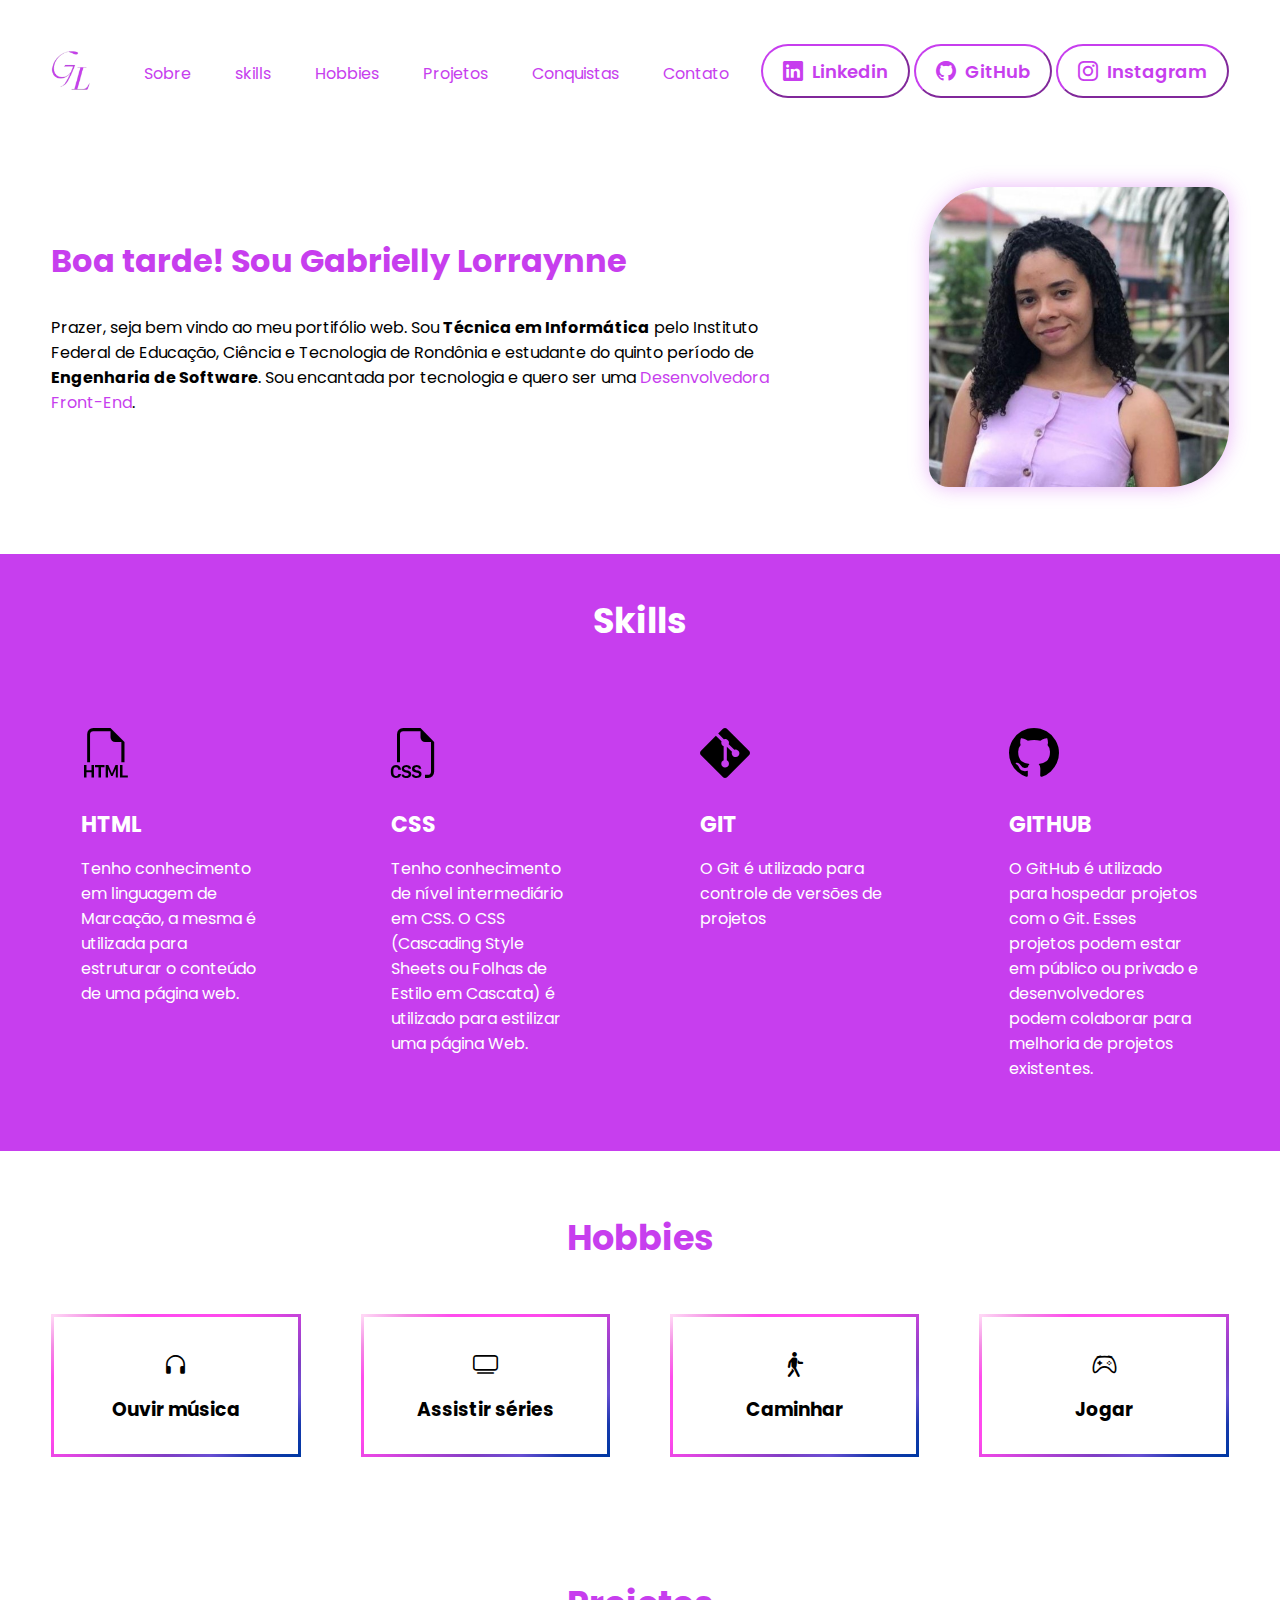
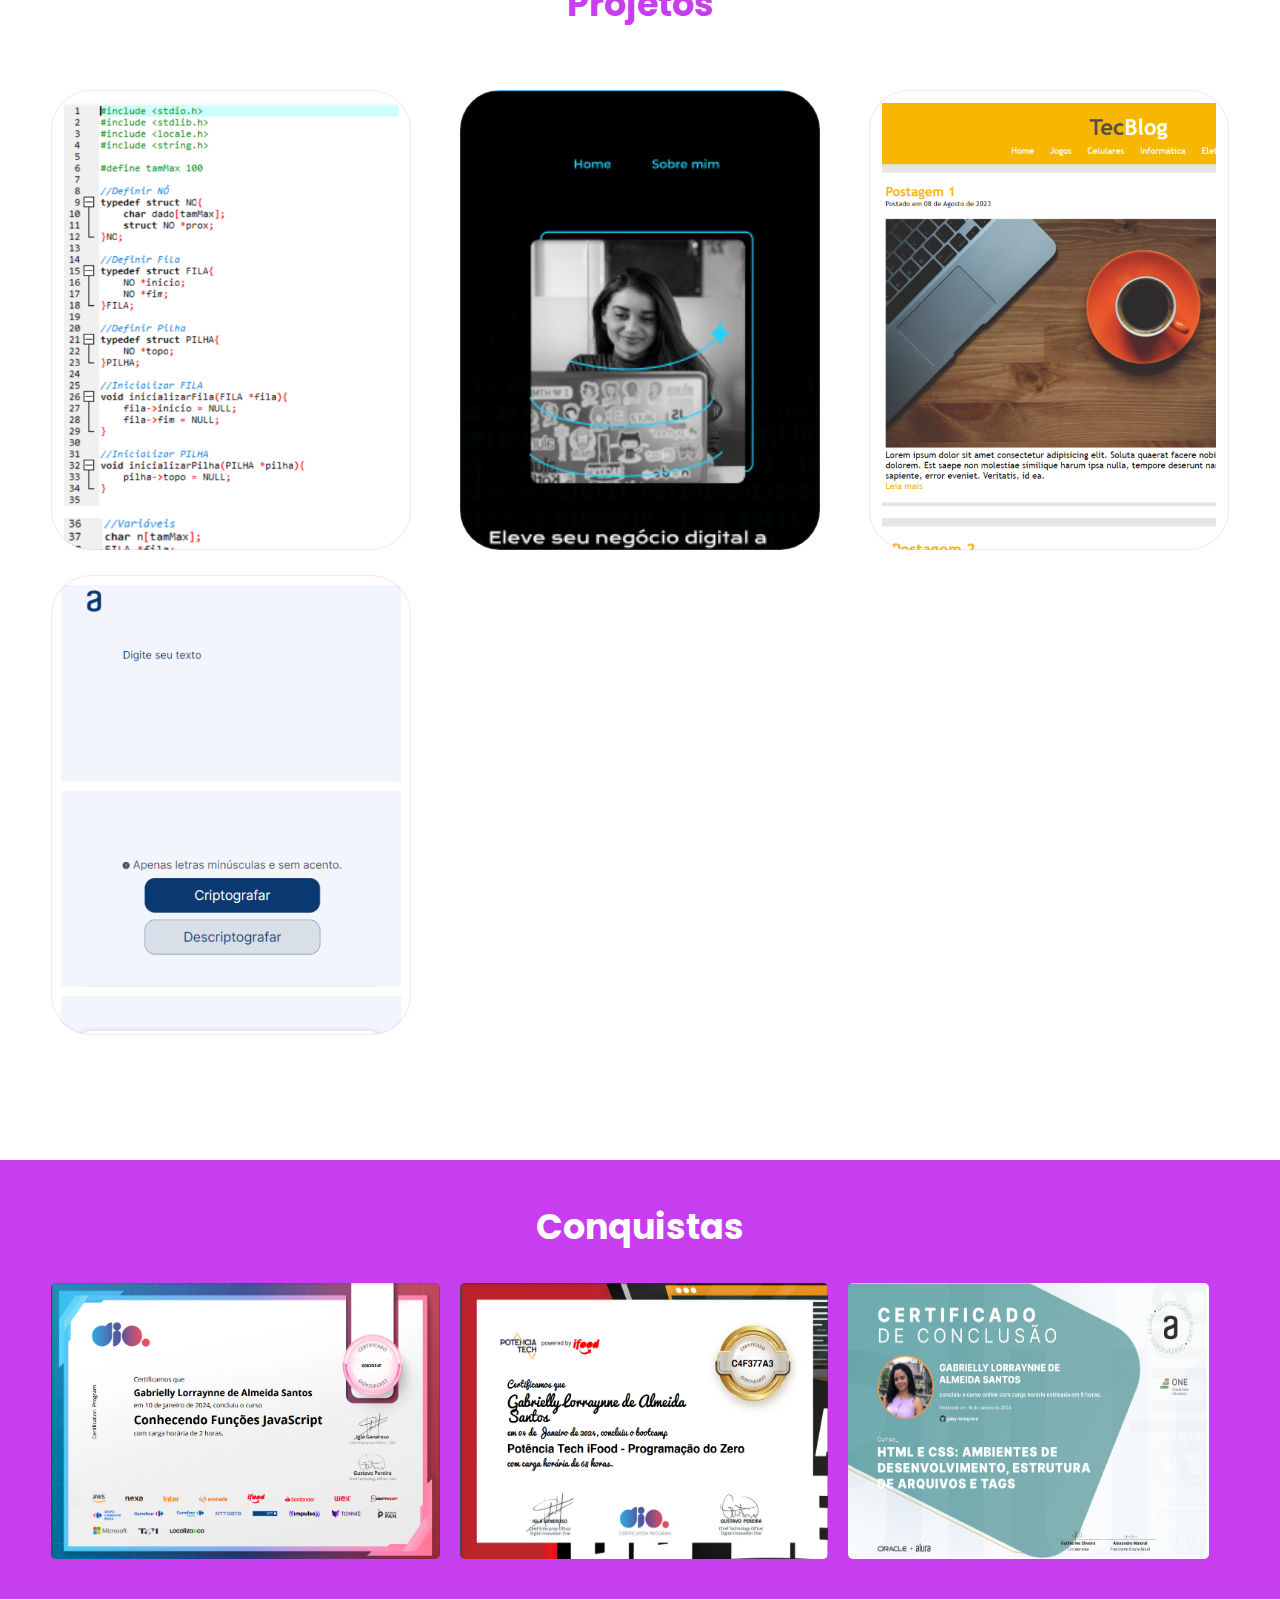
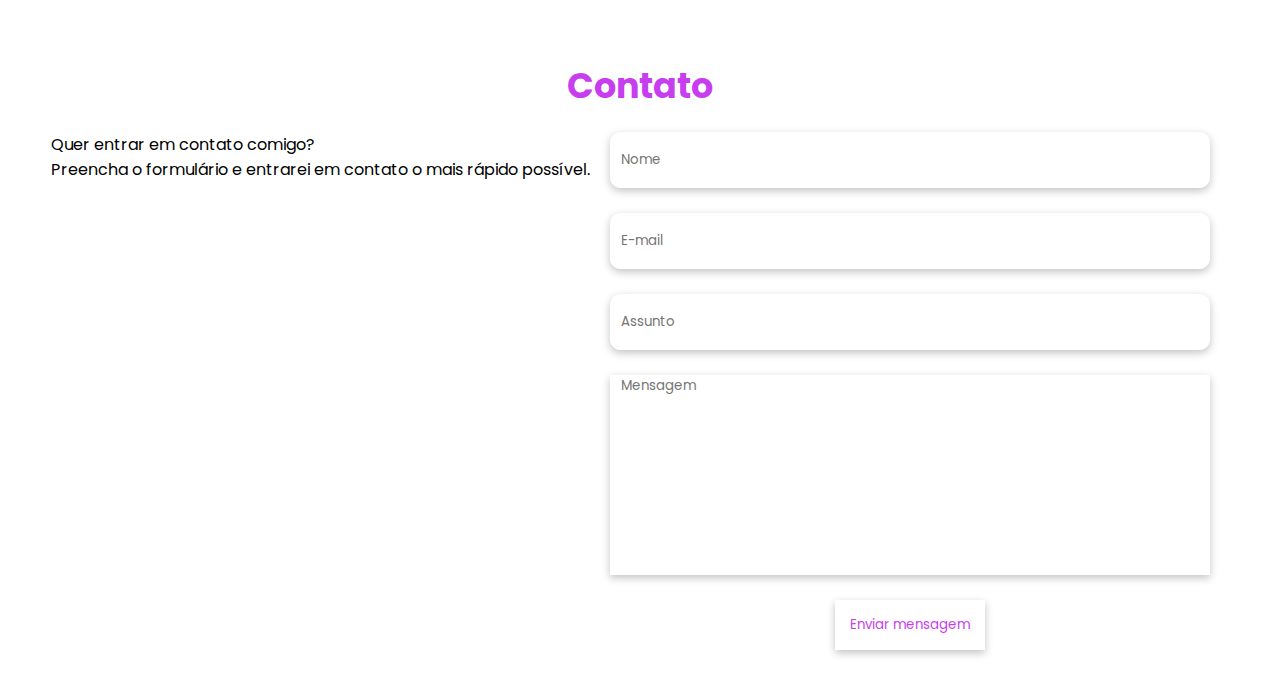
==== index.html @ 94fd8fd3 "Modificação do responsivo Mobile" ====
<!DOCTYPE html>
<html lang="pt-br">
    <head>
        <meta charset="UTF-8">
        <meta name="viewport" content="width=device-width, initial-scale=1.0">
        <title>Portifólio - Gabrielly Lorraynne</title>

        <!-- Links CSS -->
        <link rel="stylesheet" href="assets/style.css">
        <link rel="stylesheet" href="assets/vars.css">
        <link rel="stylesheet" href="assets/medias-queries.css">
        
        <link rel="stylesheet" href="thanks.html">

        <!-- Links JavaScript -->
        <script src="script.js" defer></script>
        <!-- Defer: para carregar somente quando o JS estiver carregado -->

        <!-- Link Bootstrap Icons -->
        <link rel="stylesheet" href="https://cdn.jsdelivr.net/npm/bootstrap-icons@1.11.3/font/bootstrap-icons.min.css">

        <!-- Google Fonts -->
        <link rel="preconnect" href="https://fonts.googleapis.com">
        <link rel="preconnect" href="https://fonts.gstatic.com" crossorigin>
        <link href="https://fonts.googleapis.com/css2?family=Lato:wght@400;700&family=Poppins:ital,wght@0,100;0,200;0,300;0,400;0,600;1,100;1,200;1,400;1,500&family=Roboto:wght@100;300;500;700&family=Young+Serif&display=swap" rel="stylesheet">
    </head>
    <body>
        <header>
            <div class="interface">
                <div id="logo" class="hidden">
                    <a href="#">
                        <img src="assets/imagens/logoGaby.png" alt="Logo">
                    </a>
                </div>

                <nav class="menu-desktop hidden">
                    <ul>
                        <li><a href="#">Sobre</a></li>
                        <li><a href="#skills">skills</a></li>
                        <li><a href="#hobbies">Hobbies</a></li>
                        <li><a href="#projetos">Projetos</a></li>
                        <li><a href="#conquistas">Conquistas</a></li>
                        <li><a href="#contato">Contato</a></li>
                    </ul>
                </nav>

                <div class="btn-contatos hidden">
                    <a href="https://www.linkedin.com/in/gabrielly-lorraynne-de-almeida/" target="_blank"><button><i class="bi bi-linkedin"></i> Linkedin</button></a>
                    <a href="https://github.com/gaby-lorraynne" target="_blank"><button><i class="bi bi-github"></i> GitHub</button></a>
                    <a href="https://www.instagram.com/gabriellyalmeidaqueiroz/" target="_blank"><button><i class="bi bi-instagram"></i> Instagram</button></a>
                </div>

                <div class="btn-open" id="btn-menu">
                    <i class="bi bi-list"></i>
                </div>

                <div class="menu-mobile" id="menu-mobile">
                    <div class="btn-close">
                        <i class="bi bi-x-lg"></i>
                    </div>

                    <nav>
                        <ul>
                            <li><a href="#">Sobre</a></li>
                            <li><a href="#skills">Skills</a></li>
                            <li><a href="#hobbies">Hobbies</a></li>
                            <li><a href="#projetos">Projetos</a></li>
                            <li><a href="#conquistas">Conquistas</a></li>
                            <li><a href="#contato">Contato</a></li>
                            <li><a href="https://www.linkedin.com/in/gabrielly-lorraynne-de-almeida/" target="_blank">Linkedin</a></li>
                            <li><a href="https://github.com/gaby-lorraynne" target="_blank">GitHub</a></li>
                        </ul>
                    </nav>
                </div>
                <div class="overlay-menu" id="overlay-menu"></div>
            </div>
        </header>

        <main>
            <section class="topo-site hidden">
                <div class="interface">
                    <div class="flex"> <!--Geral -->
                        <div class="txt-topo-site">
                            <h1 id="greeting"></h1>
                            <p>Prazer, seja bem vindo ao meu portifólio web. Sou <strong>Técnica em Informática</strong> pelo Instituto Federal de Educação, Ciência e Tecnologia de Rondônia e estudante do quinto período de <strong>Engenharia de Software</strong>. Sou encantada por tecnologia e quero ser uma <span style="color: #C73EEE;">Desenvolvedora Front-End</span>.</p>

                            <!-- <div class="btn-contatos">
                                <a href="mailto:gabyalmeidacom@hotmail.com" target="_blank"><button>Contato</button></a>
                            </div> -->
                        </div>

                        <div class="img-topo-site">
                            <img src="assets/imagens/perfil.jpeg" alt="Perfil">
                        </div>
                    </div>
                </div>
            </section>

            <section class="skills hidden" id="skills">
                <div class="interface">
                    <h2 class="title">Skills</h2>
                    <div class="flex"> 
                        <div class="box">
                            <i class="bi bi-filetype-html"></i>
                            <h3>HTML</h3>
                            <p>Tenho conhecimento em linguagem de Marcação, a mesma é utilizada para estruturar o conteúdo de uma página web.</p>
                        </div>
                        <div class="box">
                            <i class="bi bi-filetype-css"></i>
                            <h3>CSS</h3>
                            <p>Tenho conhecimento de nível intermediário em CSS. O CSS (Cascading Style Sheets ou Folhas de Estilo em Cascata) é utilizado para estilizar uma página Web.</p>
                        </div>
                        <div class="box">
                            <i class="bi bi-git"></i>
                            <h3>GIT</h3>
                            <p>O Git é utilizado para controle de versões de projetos</p>
                        </div>
                        <div class="box">
                            <i class="bi bi-github"></i>
                            <h3>GITHUB</h3>
                            <p>O GitHub é utilizado para hospedar projetos com o Git. Esses projetos podem estar em público ou privado e desenvolvedores podem colaborar para melhoria de projetos existentes.</p>
                        </div>
                    </div>
                </div>
            </section>

            <section class="hobbies hidden" id="hobbies">
                <div class="interface">
                    <h2 class="title">Hobbies</h2>
                    <div class="flex"> 
                        <div class="box hidden">
                            <i class="bi bi-headphones"></i>
                            <h3>Ouvir música</h3>
                        </div>
                        <div class="box hidden">
                            <i class="bi bi-tv"></i>
                            <h3>Assistir séries</h3>
                        </div>
                        <div class="box hidden">
                            <i class="bi bi-person-walking"></i>
                            <h3>Caminhar</h3>
                        </div>
                        <div class="box hidden">
                            <i class="bi bi-controller"></i>
                            <h3>Jogar</h3>
                        </div>
                    </div>
                </div>
            </section>

            <section class="projetos hidden" id="projetos">
                <div class="interface">
                    <h2 class="title">Projetos</h2>
                    <div class="flex">
                        <div class="img-projetos" style="background-image: url(./assets/imagens/img1.png);">
                            <div class="overlay">Projeto 1</div>
                        </div>
                        <div class="img-projetos" style="background-image: url(./assets/imagens/portifolio-alura.png);">
                            <div class="overlay">Projeto 2</div>
                        </div>
                        <div class="img-projetos" style="background-image: url(./assets/imagens/img2.png);">
                            <div class="overlay">Projeto 3</div>
                        </div>
                        <div class="img-projetos" style="background-image: url(./assets/imagens/img4.png);">
                            <div class="overlay">Projeto 4</div>
                        </div>
                    </div>
                </div>
            </section>

            <section class="conquistas hidden" id="conquistas">
                <div class="interface">
                    <h2 class="title">Conquistas</h2>
                    <div class="flex">
                        <div class="img-conquistas hidden">
                            <img src="assets/imagens/certificado1.png" alt="">
                        </div>
                        <div class="img-conquistas hidden">
                            <img src="assets/imagens/certificado2.png" alt="">
                        </div>
                        <div class="img-conquistas hidden">
                            <img src="assets/imagens/certificado3.png" alt="">
                        </div>
                    </div>
                </div>
            </section>

            <section class="contato hidden" id="contato">
                <div class="interface">
                    <h2 class="title">Contato</h2>
                    <div class="flex">
                        <span>Quer entrar em contato comigo? <br> Preencha o formulário e entrarei em contato o mais rápido possível.</span>

                        <form action="https://formsubmit.co/gabyalmeidacom@hotmail.com" method="POST" class="contato__formulario">
                            <input type="text"  name="name" placeholder="Nome" required>
                            <input type="email"  name="email" placeholder="E-mail" required>
                            <input type="assunto" name="assunto"  placeholder="Assunto" required>
                            <textarea name="mensagem" id="mensagem" placeholder="Mensagem" required></textarea>
                            <input type="hidden" name="_next" value="https://portifolio-pessoal-gabrielly.vercel.app//thanks.html">
                            <button type="submit">Enviar mensagem</button>
                        </form>
                    </div>
                </div>
            </section>
        </main>
    </body>
</html>
---- assets/style.css ----
/* Formatação Geral */
*{
    margin: 0;
    padding: 0;
    box-sizing: border-box;
    font-family: 'Poppins', sans-serif;
    user-select: none;
}

body{
    height: 100vh;
    background: var(--background-body);
}

.interface{
    max-width: 1280px;
    margin: 0 auto;
}

.flex{
    display: flex;
}

.btn-contatos button{
    padding: 10px 20px;
    border-radius: 100px;
    font-size: 18px;
    font-weight: 600; 
    cursor: pointer;
    background: var(--color-white);
    color: var(--color-principal);
    border-color: var(--color-principal);
    transition: .2s;
    margin-bottom: 5px;
}

h2.title{
    color: var(--color-white);
    font-size: 35px;
    text-align: center;
}

/* Cabeçalho */
header{
    padding: 40px 4%;
}

header > .interface{
    display: flex;
    align-items: center;
    justify-content: space-between; /*O máximo possível distante do outro*/
}


#logo img{
    width: 60px;
}

header a{
    text-decoration: none;
    color: var(--color-principal);
    display: inline-block; /*Se for apenas inline ele não vai receber a transição*/
    transition: .2s;
}

header nav.menu-desktop a:hover{
    color: var(--color-hover-link);
    transform: scale(1.05); /*Para da zoom*/
}

header a i{
   margin-right: 5px; 
   font-size: 20px;
}


header nav ul{
    list-style-type: none;
}

header nav.menu-desktop ul li{
    display: inline-block;
    padding: 0 20px;
}


.btn-contatos button:hover{
    box-shadow: 0px 0px 8px var(--color-hover-box);
    transform: scale(1.05);
    color: var(--color-hover-link);
}


/* Menu Mobile */
.btn-open i{
    color: var(--color-principal);
    font-size: 40px;
}

.menu-mobile{
    background-color: var(--color-principal);
    height: 100vh;
    position: fixed;
    top: 0;
    right: 0;
    z-index: 999;
    width: 0%;
    overflow: hidden;/*Para garantir que nenhum elemento fique do lado de fora*/
    transition: .4s;
}

.menu-mobile.abrir-menu{
    width: 70%;
}

.menu-mobile.abrir-menu ~ .overlay-menu{
    display: flex;
}


.menu-mobile nav ul{
    text-align: right;
}

.menu-mobile nav ul li a{
    color: var(--color-white);
    font-size: 20px;
    font-weight: 300;
    padding: 20px 8%;
    display: block;
}

.menu-mobile nav ul li a:hover{
    background-color: var(--color-hover-link);
    color: var(--color-black);
}

.menu-mobile .btn-close{
    padding: 20px 5%;
}

.menu-mobile .btn-close i{
    color: var(--color-white);
    font-size: 30px;
}

.overlay-menu{
    width: 70%;
    height: 100%;
    position: fixed;
    top: 0;
    z-index: 88888;
    display: none;
}

/* ----- Main------ */
/* Topo do site */
main .img-topo-site img{
    width: 300px;
    border-radius: 60px 20px;
    box-shadow: 0px 0px 20px var(--color-hover-box); 
}

section.topo-site{
    padding: 40px 4%;
}

section.topo-site .flex{
    align-items: center;
    justify-content: center;
    gap: 150px;
}


.topo-site .txt-topo-site h1{
    color: var(--color-principal);
}


.topo-site .txt-topo-site p{
    margin: 30px 0;
}

/* Aplicando animação na imagem Perfil*/
@keyframes flutuacao{
    /* Quando estiver em 0% a distância do topo será 0 */
    0%{
        top: 0;
    }
    /* Quando estiver em 100%, ou sej,a finalizando a distância do topo será 30px */
    100%{
        top: 30px;
    }
}

/* A animação só funciona se o position estiver diferente de absolute */
.topo-site .img-topo-site img{
    position: relative;
    animation: flutuacao 2s ease-in-out infinite alternate; /*Chama a animação, define velocidade, vai comecar suava e termina suave, ficar infinitamente funcionando, vai ficar alternando*/
}

/* Section Skills */
section.skills{
    margin-top: 20px;
    padding: 40px 4%;
    background: var(--color-principal);
}

section.skills .flex{
    gap: 60px;
}


.skills .box{
    color: var(--color-white);
    width: 250px;
    padding: 30px;
    margin-top: 40px;
    border-radius: 20px;
    transition: .2s;
}

.skills .box:hover{
    transform: scale(1.05);
    box-shadow:  0 0 20px var(--color-white);
}

.skills .box i{
    font-size: 50px;
    color: var(--color-black);
}

.skills .box h3{
    font-size: 22px;
    margin: 15px 0;
}

/* Section Hobbies */
section.hobbies{
    margin-top: 20px;
    padding: 40px 4%;
}

section.hobbies .flex{
    justify-content: space-between;
    gap: 60px;
}

.hobbies h2 {
    color: var(--color-principal);
    margin-bottom: 10px;
}

.hobbies i {
    font-size: 25px;
}

.hobbies .box{
    display: flex;
    flex-direction: column;
    align-items: center;
    gap: 10px;
    width: 250px;
    padding: 30px;
    margin-top: 40px;
    border: 3px solid;
    border-image: linear-gradient(145deg, #ffd6f5ec 0, #f48ae4 10%, #ff4ced 20%, #ff4bf0 30%, #ff49ec 40%, #dc45e1 50%, #ac41d2 60%, #803ec4 70%, #694ed3 80%, #1739ad 90%, #0038a3 100%) 1;
    transition: .4s;
}

.hobbies:hover .box:hover{
    background-image: linear-gradient(145deg, #ff7ce9 0, #ff70eb 16.67%, #ff5de8 33.33%, #dc45e1 50%, #b42fda 66.67%, #8c27d7 83.33%, #6129d8 100%);
    color: var(--color-white);
    border-radius: 20px;
    border: none;
    transition: .7s;
}



/* Section projetos */
section.projetos{
    background:  var(--background-body);
    padding: 80px 4%;
    box-shadow: 0 0 40px 10px var(--color-white);
}

section.projetos .flex{
    flex-wrap: wrap;
    justify-content: space-between;
    margin-top: 60px;
}

.img-projetos{
    width: 360px;
    height: 460px;
    background-size: cover;
    background-position: 100% 0%;
    transition: 5s;
    cursor: pointer;
    border-radius: 40px;
    position: relative;
    border: 1px solid var(--color-border-projetos);
    margin-bottom: 25px;
}

.img-projetos:hover{
    background-position: 100% 100%;
    box-shadow: 0px 0px 20px var(--color-hover-box); 
}

section.projetos h2{
    color: var(--color-principal);
}

.overlay{
    position: absolute;
    top: 0;
    left: 0;
    width: 100%;
    height: 100%;
    background: var(--color-overlay);
    border-radius: 40px;
    display: flex;
    align-items: center;
    justify-content: center;
    font-size: 24px;
    font-weight: 600;
    color: var(--color-white);
    opacity: 0;
    transition: .5s;
}

.overlay:hover{
    opacity: 1;
}

/* Section Conquistas */
section.conquistas{
    margin-top: 20px;
    padding: 40px 4%;
    background: var(--color-principal);
    box-shadow: 0 0 40px 10px var(--color-white);
}


.conquistas .img-conquistas{
    margin-right: 20px;
    margin-top: 30px;
}

.conquistas .img-conquistas img{
    width: 100%;
    height: 100%;
    border-radius: 5px;
}


/* Section Contato */
section.contato{
    margin-top: 20px;
    padding: 40px 4%;
    background: var(--color-white);
}

section.contato .flex{
    padding-top: 20px;
}

.contato h2 {
    color: var(--color-principal);
}

.contato span {
    font-size: 16px;
}

.contato__formulario {
    display: flex;
    flex-direction: column;
    margin: 20px 20px;
    gap: 25px;
    margin: 0 auto;
}

.contato__formulario input {
    width: 600px;
    height: 56px;
    border-radius: 10px;
}

.contato__formulario textarea {
    width: 600px;
    height: 200px;
    resize: none;
}

.contato__formulario input:focus, textarea:focus{
    outline: none;
}

.contato__formulario input::placeholder, textarea::placeholder{
    padding-left: 10px;
}

.contato__formulario input, textarea {
    border: 1px solid var(--color-white);
    box-shadow: rgba(0, 0, 0, 0.24) 0px 3px 8px;
}

.contato__formulario button {
    margin: 0 auto;
    width: 150px;
    height: 50px;
    background: var(--color-white);
    color: var(--color-principal);
    border: 1px solid var(--color-white);
    box-shadow: rgba(0, 0, 0, 0.24) 0px 3px 8px;
    transition: .2s;
}

.contato__formulario button:hover{
    box-shadow: 0px 0px 8px var(--color-hover-box);
    transform: scale(1.05);
    color: var(--color-hover-link);
}


.agradecimento{
    flex-direction: column;
    text-align: center;
}

.agradecimento img{
    width: 250px;
    border-radius: 50%;
}

/* Animações */
/* .hidden{
    opacity: 0;
    filter: blur(15px); 
    transform: translateX(-100%); 
    transition: all 3s;
}

.show{
    opacity: 1;
    filter: blur(0);
    transform: translateX(0);
    transition: all 2s;
} */
---- assets/vars.css ----
:root {
    --background-body: rgb(255, 255, 255);
    --color-white: #FFF;
    --color-principal: #C73EEE;
    --color-hover-link: #e38ffb;
    --color-hover-box: #c83eee62;
    --color-black: #000;
    --color-overlay: #00000028;
    --color-border-projetos: #e48ffb42;
}
---- assets/medias-queries.css ----
/* Deixando o site responsivo */
@media (max-width: 1102px){
    /* Classes gerais */
    .flex{
        /* Inverte para coluna */
        flex-direction: column;
    }

    .topo-site .flex{
        /* Inverte a ordem do texto com a imagem */
        flex-direction: column-reverse;
    }

    h2.title{
        font-size: 30px;
    }

    /* Cabeçalho */
    .menu-desktop, .btn-contatos{
        display: none;
    }

    /* Topo do site - titulo */
    section.topo-site{
        padding:20px 8%;
    }

    .topo-site .txt-topo-site h1{
        font-size: 20px;
    }

    .topo-site .img-topo-site img{
        width: 100%;
    }

    section.topo-site .flex{
        gap: 40px;
    }

    /* Skills */
    section.skills{
        padding: 40px 8%;
    }

    section.skills .box {
        margin: 0 auto;
    }

    /* Hobbies */
    section.hobbies{
        padding: 40px 8%;
    }

    section.hobbies .box{
        margin: 0 auto;
    }

    /* Projetos */
    section.projetos{
        padding: 80px 8%;
    }

    .img-projetos{
        width: 100%;
        max-width: 360px;
        margin: 0 auto;
    }

    section.projetos .flex{
        gap: 60px;
    }


    /* Contato */
    section.contato{
        padding: 40px 8%; 
        margin: 0 auto;
    }
    .contato span {
        margin-top: 20px;
    }

    section.contato .flex{
        gap: 20px;
    }

    .contato__formulario input, .contato__formulario textarea{
        width: 680px;
    }

}

@media (max-width: 783px){
    .contato__formulario input, .contato__formulario textarea{
        width: 480px;
    }
}

@media (min-width: 532px) and (max-width: 1103px){
    section.skills, section.hobbies{
        columns: 2;
    }

    section.hobbies{
        gap: 70px;
    }

    section.hobbies .box {
        width: 100%;
        white-space: nowrap;
    }

}

@media (max-width: 531px){
    section.skills, section.hobbies{
        columns: 1;
    }

    .contato__formulario input, .contato__formulario textarea{
        width: 280px;
    }
}

@media (min-width: 1081px){
    .btn-open{
        display: none;
    }
}
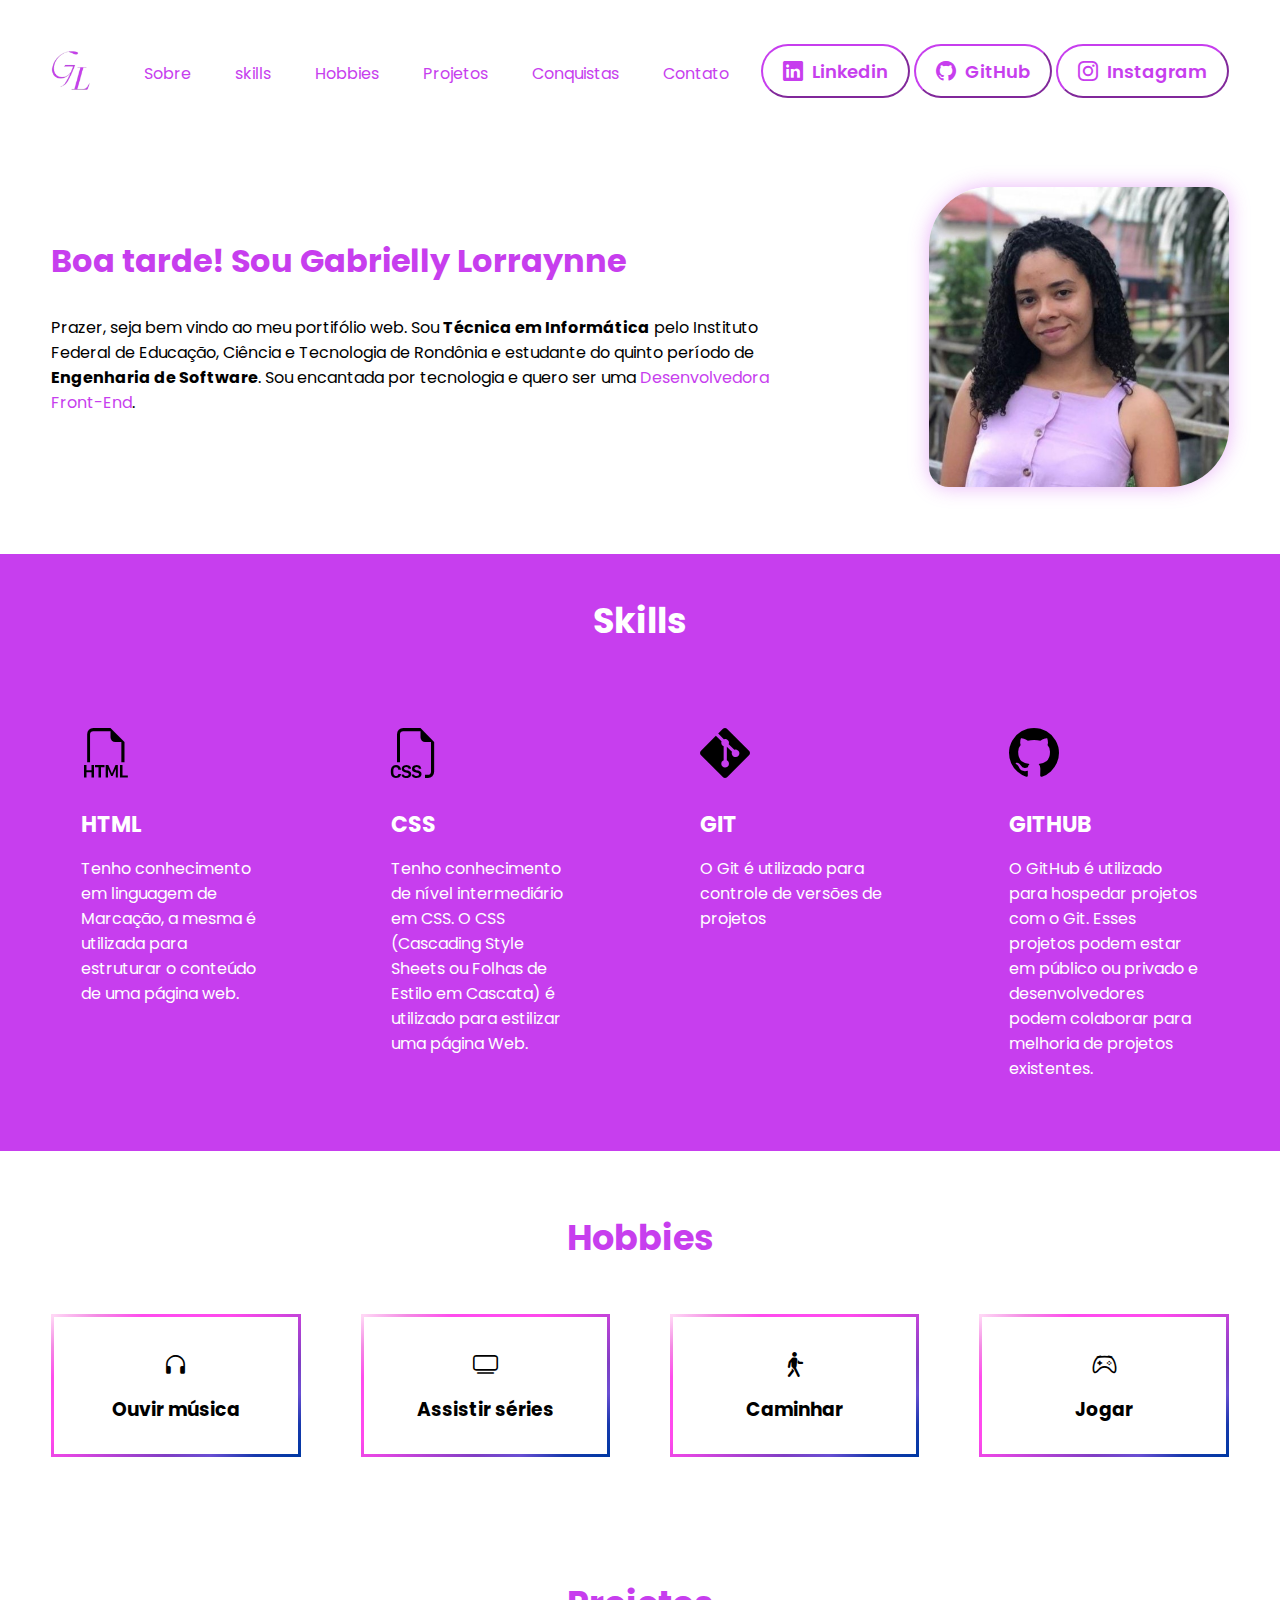
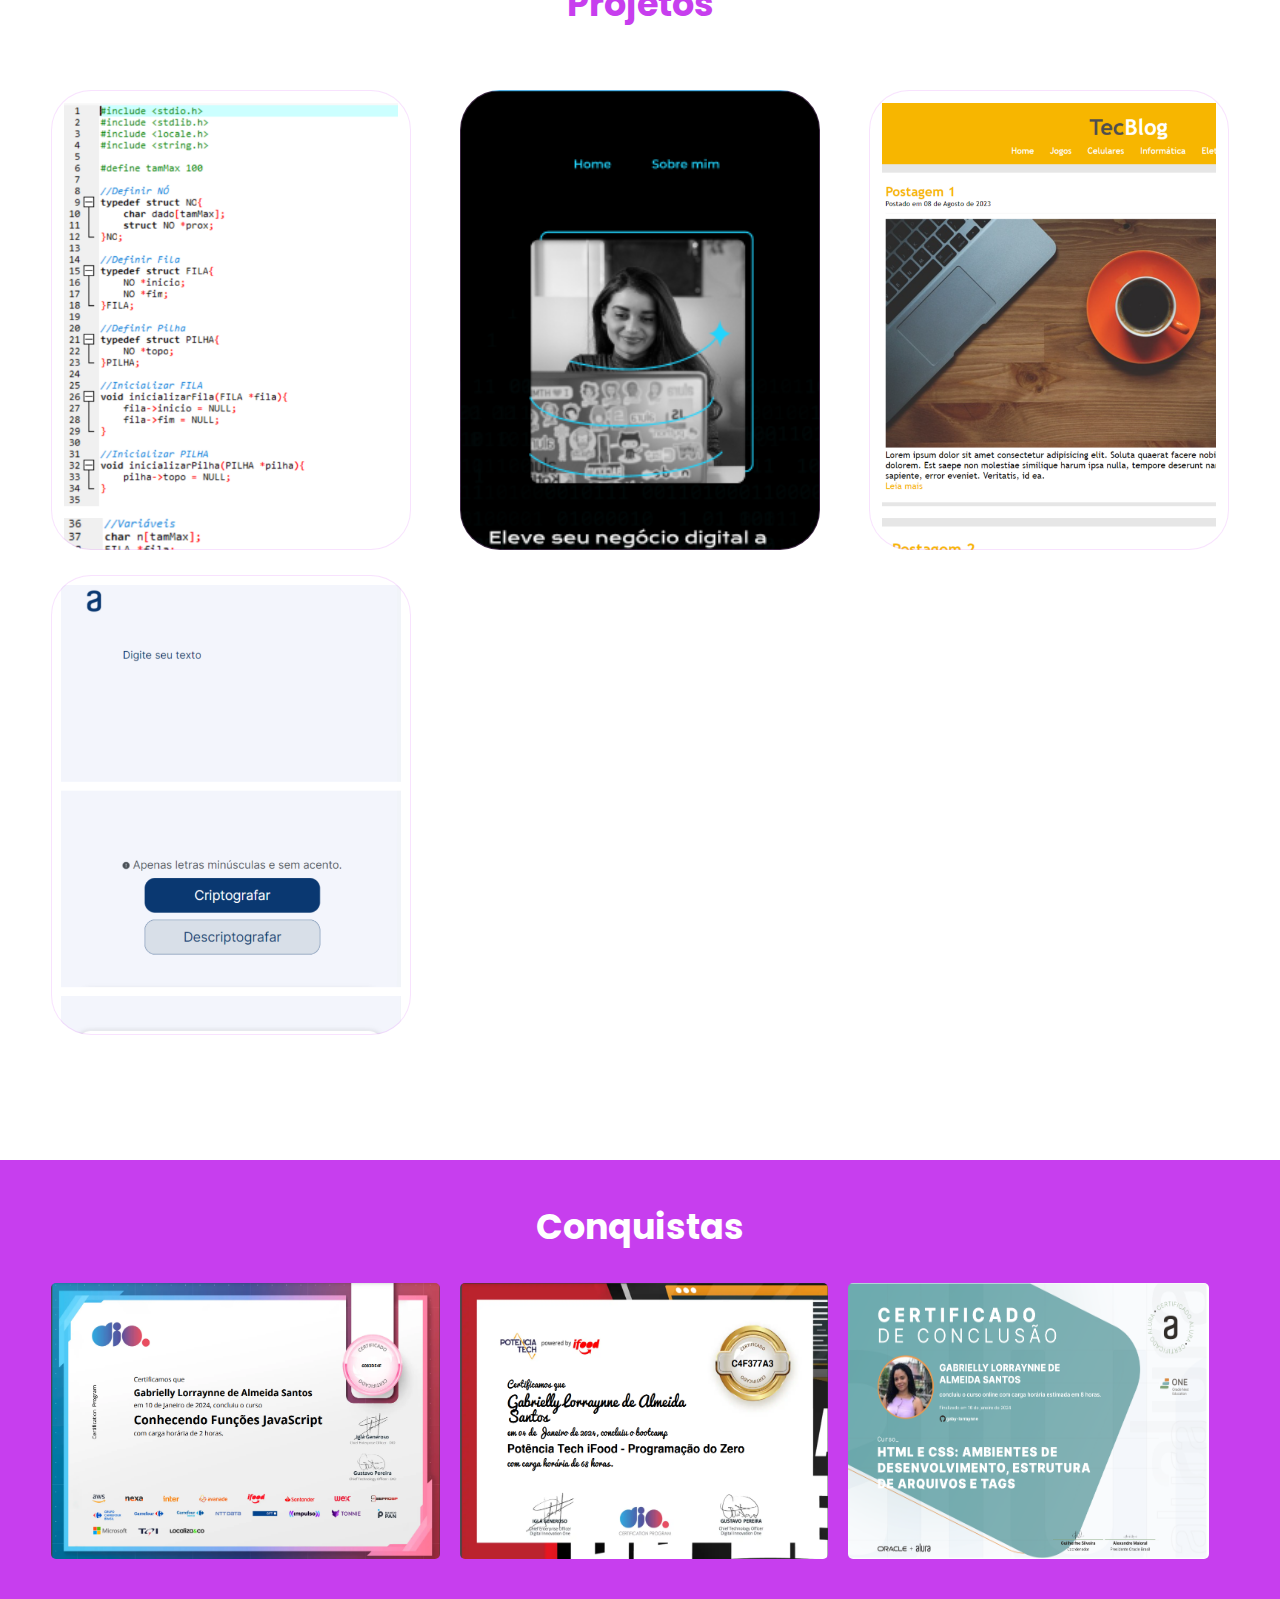
==== commit a7f91c99: "Removendo section de contato" ====
--- a/index.html
+++ b/index.html
@@ -185,7 +185,7 @@
                 </div>
             </section>
 
-            <section class="contato hidden" id="contato">
+            <!-- <section class="contato hidden" id="contato">
                 <div class="interface">
                     <h2 class="title">Contato</h2>
                     <div class="flex">
@@ -194,13 +194,13 @@
                         <form action="https://formsubmit.co/gabyalmeidacom@hotmail.com" method="POST" class="contato__formulario">
                             <input type="text"  name="name" placeholder="Nome" required>
                             <input type="email"  name="email" placeholder="E-mail" required>
-                            <input type="assunto" name="assunto"  placeholder="Assunto" required>
+                            <input type="text" name="assunto"  placeholder="Assunto" required>
                             <textarea name="mensagem" id="mensagem" placeholder="Mensagem" required></textarea>
                             <input type="hidden" name="_next" value="https://portifolio-pessoal-gabrielly.vercel.app//thanks.html">
                             <button type="submit">Enviar mensagem</button>
                         </form>
                     </div>
-                </div>
+                </div> -->
             </section>
         </main>
     </body>
--- a/assets/style.css
+++ b/assets/style.css
@@ -365,6 +365,7 @@
 
 section.contato .flex{
     padding-top: 20px;
+    gap: 20px;
 }
 
 .contato h2 {
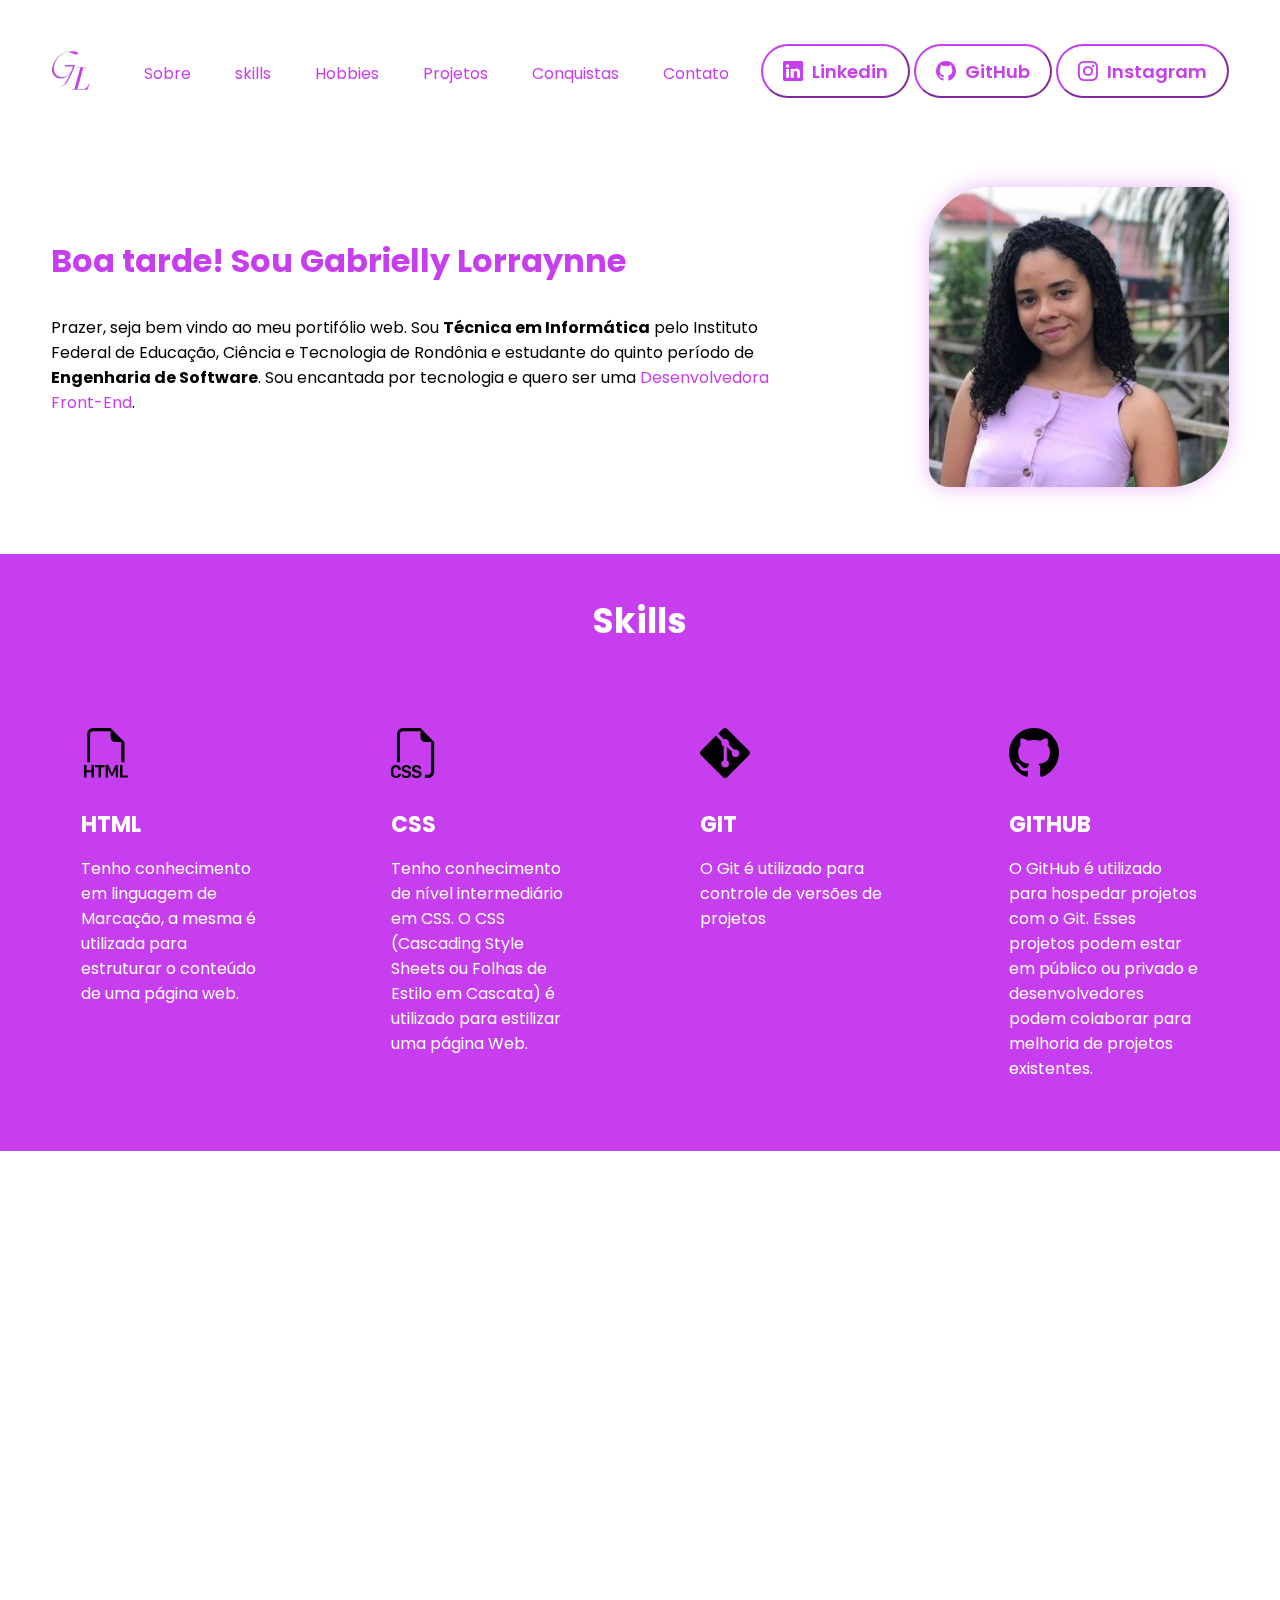
==== commit 86d4927e: "Retornando com as animações" ====
--- a/index.html
+++ b/index.html
@@ -186,7 +186,7 @@
             </section>
 
             <!-- <section class="contato hidden" id="contato">
-                <div class="interface">
+                <div class="interface"> 
                     <h2 class="title">Contato</h2>
                     <div class="flex">
                         <span>Quer entrar em contato comigo? <br> Preencha o formulário e entrarei em contato o mais rápido possível.</span>
@@ -200,8 +200,8 @@
                             <button type="submit">Enviar mensagem</button>
                         </form>
                     </div>
-                </div> -->
-            </section>
+                </div>
+            </section> -->
         </main>
     </body>
 </html>--- a/assets/style.css
+++ b/assets/style.css
@@ -438,7 +438,7 @@
 }
 
 /* Animações */
-/* .hidden{
+.hidden{
     opacity: 0;
     filter: blur(15px); 
     transform: translateX(-100%); 
@@ -450,7 +450,7 @@
     filter: blur(0);
     transform: translateX(0);
     transition: all 2s;
-} */
+}
 
 
     
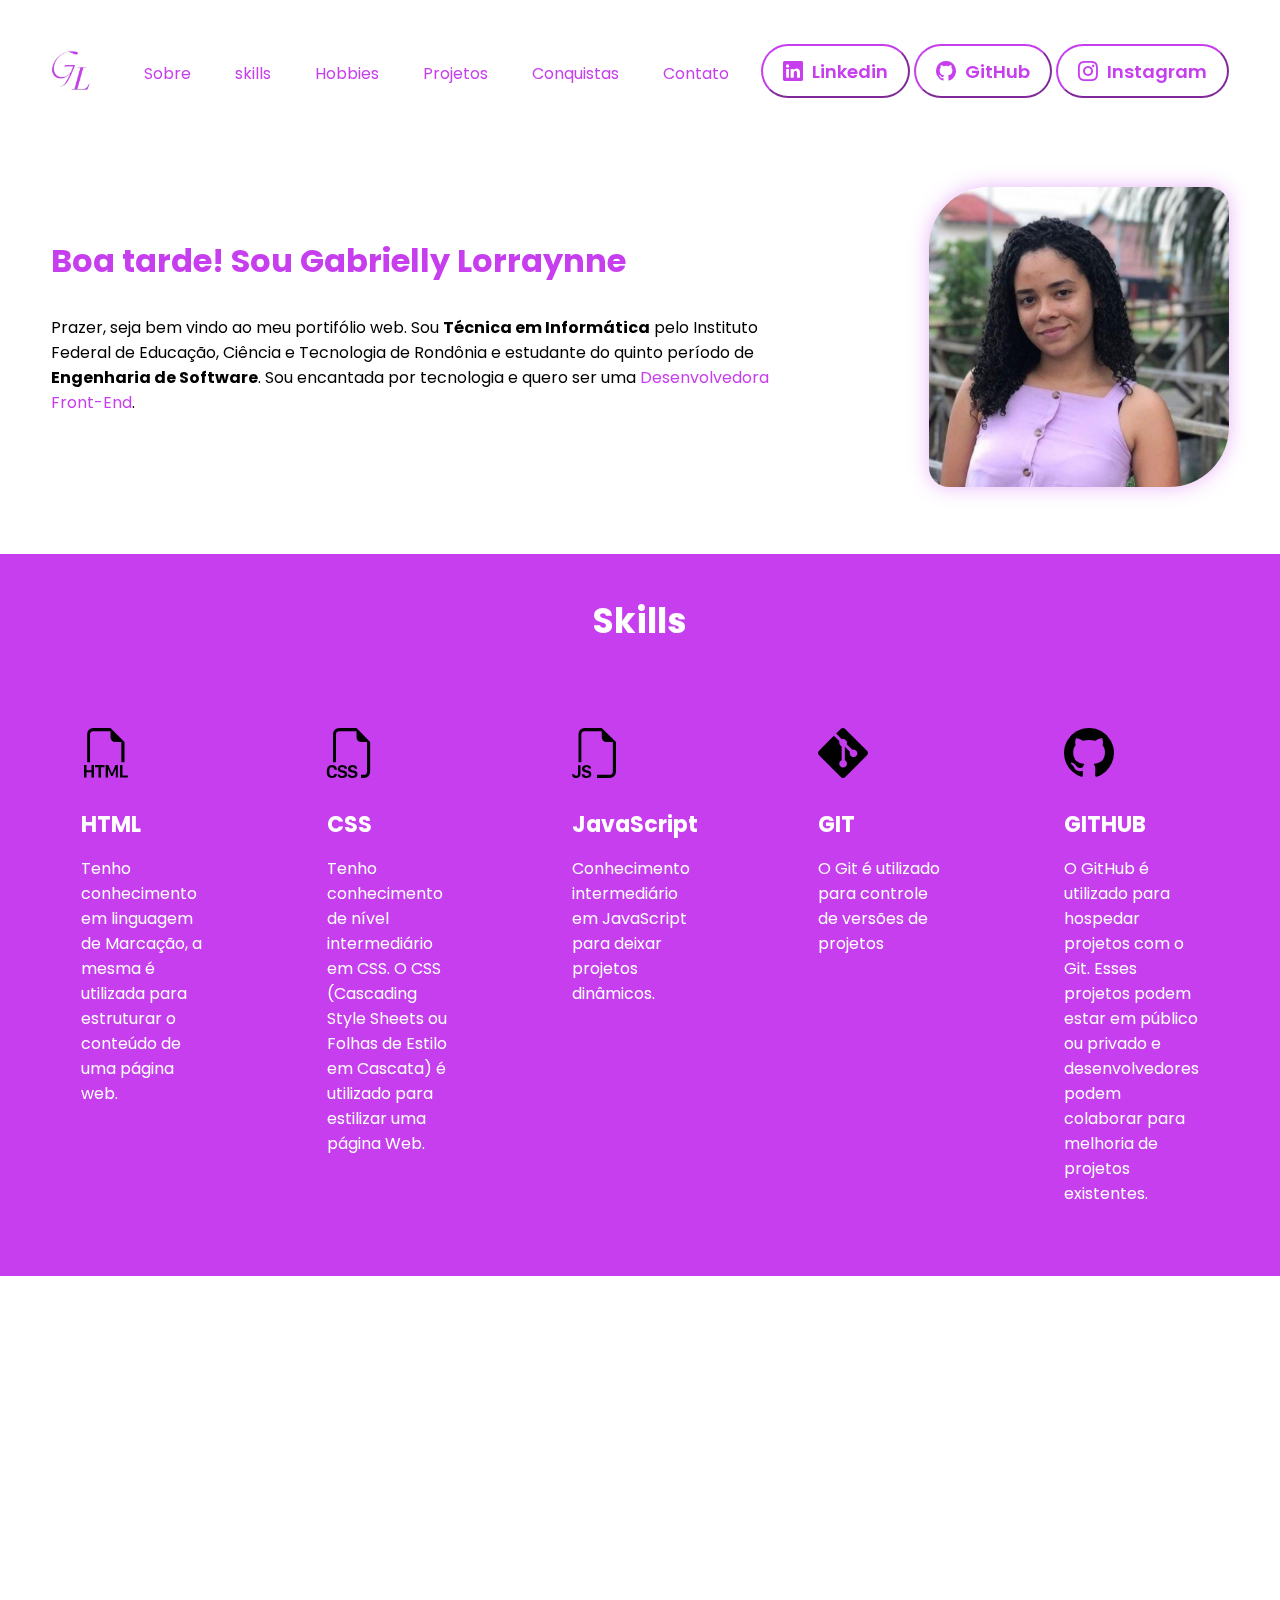
==== commit 6d26345b: "Inserindo skills" ====
--- a/index.html
+++ b/index.html
@@ -111,6 +111,11 @@
                             <p>Tenho conhecimento de nível intermediário em CSS. O CSS (Cascading Style Sheets ou Folhas de Estilo em Cascata) é utilizado para estilizar uma página Web.</p>
                         </div>
                         <div class="box">
+                            <i class="bi bi-filetype-js"></i>
+                            <h3>JavaScript</h3>
+                            <p>Conhecimento intermediário em JavaScript para deixar projetos dinâmicos.</p>
+                        </div>
+                        <div class="box">
                             <i class="bi bi-git"></i>
                             <h3>GIT</h3>
                             <p>O Git é utilizado para controle de versões de projetos</p>
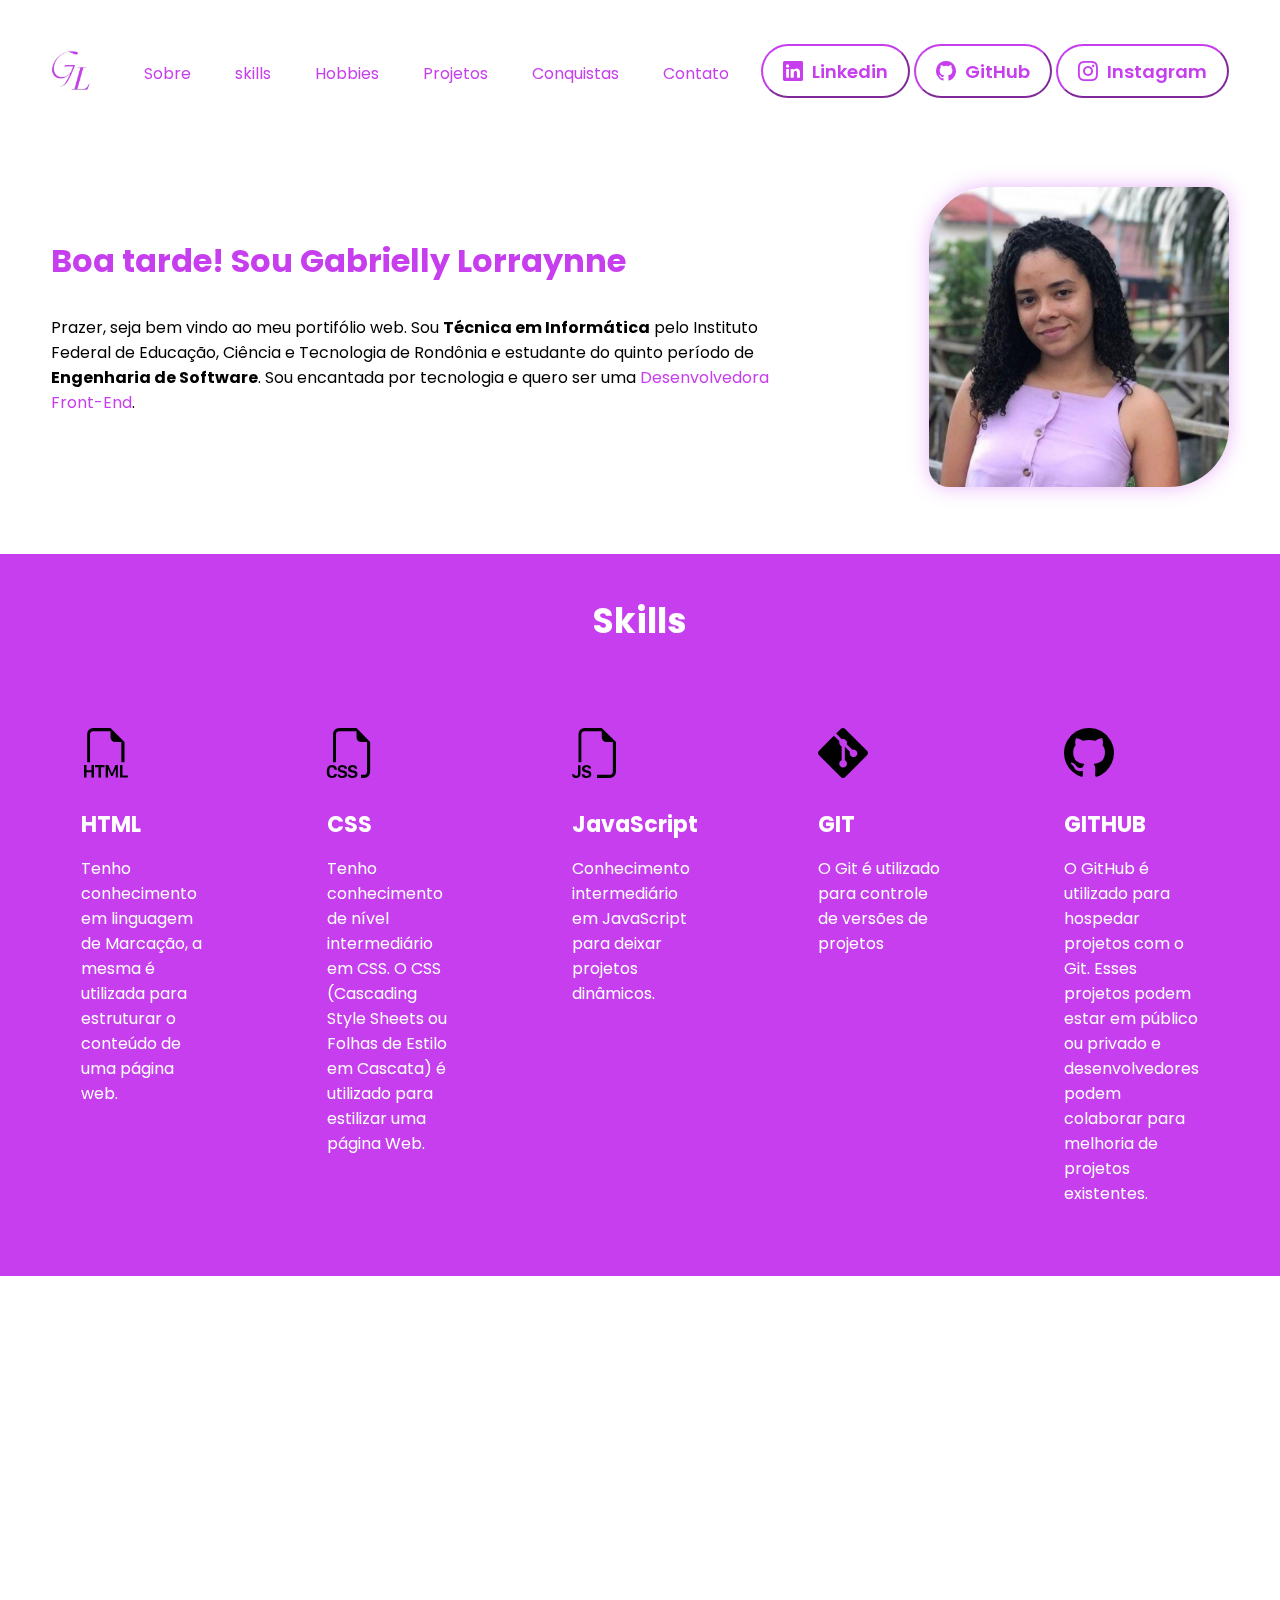
==== commit 9cb68fc1: "Inserindo formulário com mensagens customizadas" ====
--- a/index.html
+++ b/index.html
@@ -190,23 +190,40 @@
                 </div>
             </section>
 
-            <!-- <section class="contato hidden" id="contato">
+            <section class="contato hidden" id="contato">
                 <div class="interface"> 
                     <h2 class="title">Contato</h2>
                     <div class="flex">
                         <span>Quer entrar em contato comigo? <br> Preencha o formulário e entrarei em contato o mais rápido possível.</span>
 
-                        <form action="https://formsubmit.co/gabyalmeidacom@hotmail.com" method="POST" class="contato__formulario">
-                            <input type="text"  name="name" placeholder="Nome" required>
-                            <input type="email"  name="email" placeholder="E-mail" required>
-                            <input type="text" name="assunto"  placeholder="Assunto" required>
-                            <textarea name="mensagem" id="mensagem" placeholder="Mensagem" required></textarea>
-                            <input type="hidden" name="_next" value="https://portifolio-pessoal-gabrielly.vercel.app//thanks.html">
-                            <button type="submit">Enviar mensagem</button>
+                        <form class="contato__formulario" data-formulario>
+                            <div>
+                                <input type="text"  name="nome" placeholder="Nome" minlength="3" required>
+                                <span class="mensagem-erro"></span>
+                            </div>
+                            <div>
+                                <input type="email"  name="email" placeholder="E-mail" minlength="4" required  >
+                                <span class="mensagem-erro"></span>
+                            </div>
+                            <div>
+                                <input type="text" name="assunto"  placeholder="Assunto" maxlength="50" required >
+                                <span class="mensagem-erro"></span>
+                            </div>
+                            <div>
+                                <textarea name="mensagem" id="mensagem" placeholder="Mensagem" maxlength="500" required ></textarea>
+                                <span class="mensagem-erro"></span>
+                            </div>
+                            
+                            
+                            <div class="contato__formulario__btn">
+                                <button type="submit">Enviar mensagem</button>
+                                <span class="mensagem-erro"></span>
+                            </div>
                         </form>
                     </div>
                 </div>
-            </section> -->
+            </section>
         </main>
+        <script src="contato.js" type="module"></script>
     </body>
 </html>--- a/assets/style.css
+++ b/assets/style.css
@@ -187,7 +187,7 @@
     0%{
         top: 0;
     }
-    /* Quando estiver em 100%, ou sej,a finalizando a distância do topo será 30px */
+    /* Quando estiver em 100%, ou seja, finalizando a distância do topo será 30px */
     100%{
         top: 30px;
     }
@@ -388,12 +388,14 @@
     width: 600px;
     height: 56px;
     border-radius: 10px;
+    padding-left: 10px;
 }
 
 .contato__formulario textarea {
     width: 600px;
     height: 200px;
     resize: none;
+    padding: 10px;
 }
 
 .contato__formulario input:focus, textarea:focus{
@@ -406,7 +408,7 @@
 
 .contato__formulario input, textarea {
     border: 1px solid var(--color-white);
-    box-shadow: rgba(0, 0, 0, 0.24) 0px 3px 8px;
+    box-shadow: rgba(0, 0, 0, 0.61) 0px 3px 8px;
 }
 
 .contato__formulario button {
@@ -426,6 +428,19 @@
     color: var(--color-hover-link);
 }
 
+.mensagem-erro{
+    color: var(--mensagem-erro);
+}
+
+.contato__formulario__btn{
+    display: flex;
+}
+
+.contato__formulario>div{
+    display: flex;
+    flex-direction: column;
+    gap: 3px;
+}
 
 .agradecimento{
     flex-direction: column;
--- a/assets/vars.css
+++ b/assets/vars.css
@@ -7,5 +7,6 @@
     --color-black: #000;
     --color-overlay: #00000028;
     --color-border-projetos: #e48ffb42;
+    --mensagem-erro: red;
 }
 
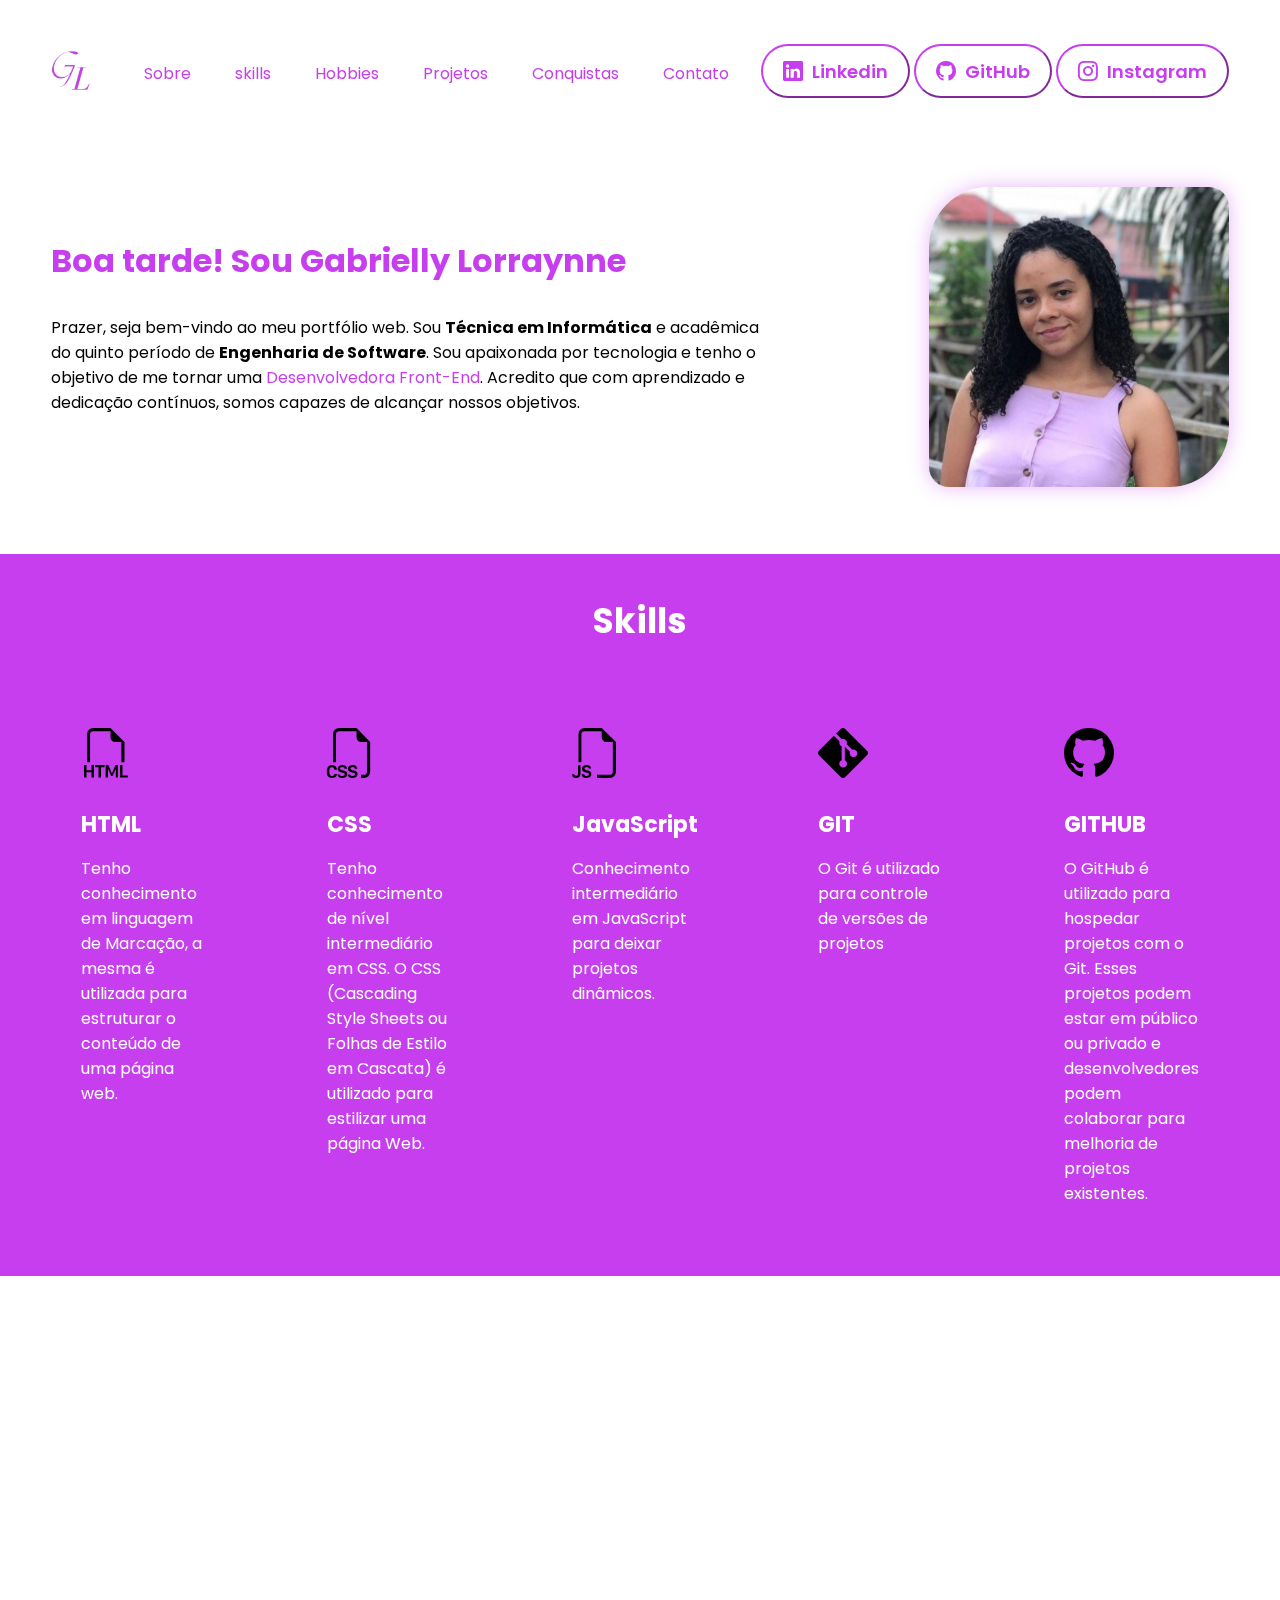
==== commit c59ece8e: "Adicionando o README e alterando a apresentação" ====
--- a/index.html
+++ b/index.html
@@ -82,11 +82,7 @@
                     <div class="flex"> <!--Geral -->
                         <div class="txt-topo-site">
                             <h1 id="greeting"></h1>
-                            <p>Prazer, seja bem vindo ao meu portifólio web. Sou <strong>Técnica em Informática</strong> pelo Instituto Federal de Educação, Ciência e Tecnologia de Rondônia e estudante do quinto período de <strong>Engenharia de Software</strong>. Sou encantada por tecnologia e quero ser uma <span style="color: #C73EEE;">Desenvolvedora Front-End</span>.</p>
-
-                            <!-- <div class="btn-contatos">
-                                <a href="mailto:gabyalmeidacom@hotmail.com" target="_blank"><button>Contato</button></a>
-                            </div> -->
+                            <p>Prazer, seja bem-vindo ao meu portfólio web. Sou <strong>Técnica em Informática</strong> e acadêmica do quinto período de <strong>Engenharia de Software</strong>. Sou apaixonada por tecnologia e tenho o objetivo de me tornar uma <span style="color: #C73EEE;">Desenvolvedora Front-End</span>. Acredito que com aprendizado e dedicação contínuos, somos capazes de alcançar nossos objetivos.</p>
                         </div>
 
                         <div class="img-topo-site">
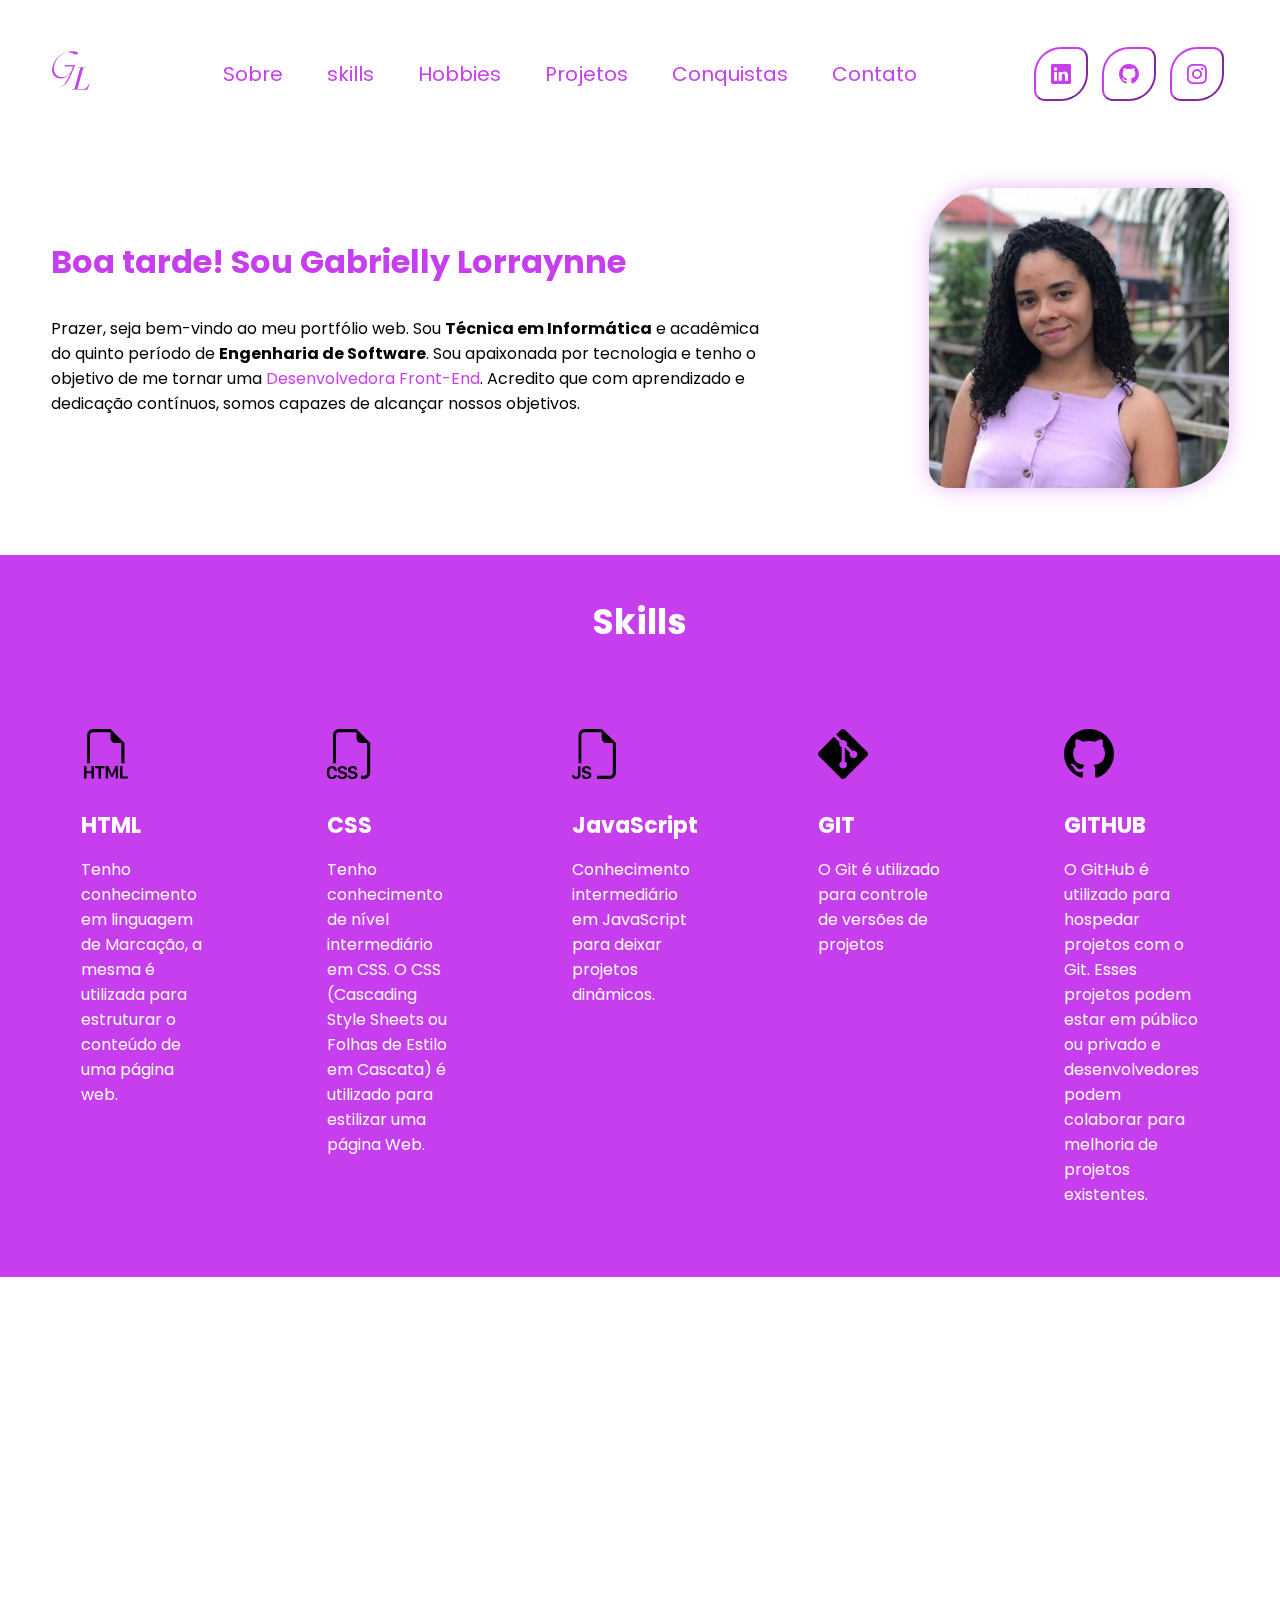
==== commit 1ca5c3a3: "Alterando imagens e link" ====
--- a/index.html
+++ b/index.html
@@ -45,9 +45,9 @@
                 </nav>
 
                 <div class="btn-contatos hidden">
-                    <a href="https://www.linkedin.com/in/gabrielly-lorraynne-de-almeida/" target="_blank"><button><i class="bi bi-linkedin"></i> Linkedin</button></a>
-                    <a href="https://github.com/gaby-lorraynne" target="_blank"><button><i class="bi bi-github"></i> GitHub</button></a>
-                    <a href="https://www.instagram.com/gabriellyalmeidaqueiroz/" target="_blank"><button><i class="bi bi-instagram"></i> Instagram</button></a>
+                    <a href="https://www.linkedin.com/in/gabrielly-lorraynne-de-almeida/" target="_blank"><button><i class="bi bi-linkedin"></i></button></a>
+                    <a href="https://github.com/gaby-lorraynne" target="_blank"><button><i class="bi bi-github"></i></button></a>
+                    <a href="https://www.instagram.com/gabriellyalmeidaqueiroz/" target="_blank"><button><i class="bi bi-instagram"></i></button></a>
                 </div>
 
                 <div class="btn-open" id="btn-menu">
@@ -153,17 +153,20 @@
                 <div class="interface">
                     <h2 class="title">Projetos</h2>
                     <div class="flex">
-                        <div class="img-projetos" style="background-image: url(./assets/imagens/img1.png);">
-                            <div class="overlay">Projeto 1</div>
+                        <div class="img-projetos" style="background-image: url(./assets/imagens/aluraGeekk.png);">
+                            <div class="overlay"><a href="https://github.com/gaby-lorraynne/AluraGeek" target="_blank">AluraGeek</a></div>
                         </div>
                         <div class="img-projetos" style="background-image: url(./assets/imagens/portifolio-alura.png);">
-                            <div class="overlay">Projeto 2</div>
-                        </div>
-                        <div class="img-projetos" style="background-image: url(./assets/imagens/img2.png);">
-                            <div class="overlay">Projeto 3</div>
+                            <div class="overlay"><a href="https://github.com/gaby-lorraynne/Portifolio_Curso_Alura" target="_blank">Portifólio Alura</a></div>
                         </div>
                         <div class="img-projetos" style="background-image: url(./assets/imagens/img4.png);">
-                            <div class="overlay">Projeto 4</div>
+                            <div class="overlay"><a href="https://decodificador-two-sigma.vercel.app/" target="_blank">Decodificador</a></div>
+                        </div>
+                        <div class="img-projetos" style="background-image: url(./assets/imagens/cloneSpotify.png);">
+                            <div class="overlay"><a href="https://spotify-clone-fawn-delta.vercel.app/" target="_blank">Clone Spotify</a></div>
+                        </div>
+                        <div class="img-projetos" style="background-image: url(./assets/imagens/testarCoresBordas.png);">
+                            <div class="overlay"><a href="https://testar-cores-bordas.vercel.app/" target="_blank">Testar Bordas e Cores</a></div>
                         </div>
                     </div>
                 </div>
@@ -174,13 +177,16 @@
                     <h2 class="title">Conquistas</h2>
                     <div class="flex">
                         <div class="img-conquistas hidden">
-                            <img src="assets/imagens/certificado1.png" alt="">
-                        </div>
-                        <div class="img-conquistas hidden">
-                            <img src="assets/imagens/certificado2.png" alt="">
-                        </div>
-                        <div class="img-conquistas hidden">
-                            <img src="assets/imagens/certificado3.png" alt="">
+                            <img src="assets/imagens/imersaoFE.png" alt="Imersão Front-End">
+                        </div>
+                        <div class="img-conquistas hidden">
+                            <img src="assets/imagens/formacaoFE.png" alt="Formação em Front-End">
+                        </div>
+                        <div class="img-conquistas hidden">
+                            <img src="assets/imagens/certificado2.png" alt="Programação do Zero">
+                        </div>
+                        <div class="img-conquistas hidden">
+                            <img src="assets/imagens/inicianteProgramacao.png" alt="Iniciante em Programacao">
                         </div>
                     </div>
                 </div>
@@ -212,7 +218,7 @@
                             
                             
                             <div class="contato__formulario__btn">
-                                <button type="submit">Enviar mensagem</button>
+                                <button type="submit" disabled>Enviar mensagem</button>
                                 <span class="mensagem-erro"></span>
                             </div>
                         </form>
--- a/assets/style.css
+++ b/assets/style.css
@@ -22,16 +22,18 @@
 }
 
 .btn-contatos button{
-    padding: 10px 20px;
-    border-radius: 100px;
-    font-size: 18px;
-    font-weight: 600; 
+    border-radius: 50% 20%;
+    margin: 0 5px; 
+    padding: 10px 15px;
     cursor: pointer;
     background: var(--color-white);
     color: var(--color-principal);
     border-color: var(--color-principal);
     transition: .2s;
-    margin-bottom: 5px;
+}
+
+.btn-contatos button i{
+    font-size: 20px;
 }
 
 h2.title{
@@ -57,6 +59,7 @@
 }
 
 header a{
+    font-size: 20px;
     text-decoration: none;
     color: var(--color-principal);
     display: inline-block; /*Se for apenas inline ele não vai receber a transição*/
@@ -66,12 +69,9 @@
 header nav.menu-desktop a:hover{
     color: var(--color-hover-link);
     transform: scale(1.05); /*Para da zoom*/
-}
-
-header a i{
-   margin-right: 5px; 
-   font-size: 20px;
-}
+    border-bottom: 2px solid var(--color-principal);
+}
+
 
 
 header nav ul{
@@ -87,7 +87,9 @@
 .btn-contatos button:hover{
     box-shadow: 0px 0px 8px var(--color-hover-box);
     transform: scale(1.05);
-    color: var(--color-hover-link);
+    color: var(--color-white);
+    background-image: linear-gradient(145deg, #ff7ce9 0, #ff70eb 16.67%, #ff5de8 33.33%, #dc45e1 50%, #b42fda 66.67%, #8c27d7 83.33%, #6129d8 100%);
+    border: none;
 }
 
 
@@ -287,7 +289,8 @@
 
 section.projetos .flex{
     flex-wrap: wrap;
-    justify-content: space-between;
+    /* justify-content: space-between; */
+    gap: 80px;
     margin-top: 60px;
 }
 
@@ -306,7 +309,7 @@
 
 .img-projetos:hover{
     background-position: 100% 100%;
-    box-shadow: 0px 0px 20px var(--color-hover-box); 
+    box-shadow: rgba(0, 0, 0, 0.61) 10px 10px 20px;
 }
 
 section.projetos h2{
@@ -324,11 +327,14 @@
     display: flex;
     align-items: center;
     justify-content: center;
+    opacity: 0;
+    transition: .5s;
+}
+
+.overlay a {
     font-size: 24px;
     font-weight: 600;
     color: var(--color-white);
-    opacity: 0;
-    transition: .5s;
 }
 
 .overlay:hover{
@@ -340,18 +346,17 @@
     margin-top: 20px;
     padding: 40px 4%;
     background: var(--color-principal);
-    box-shadow: 0 0 40px 10px var(--color-white);
-}
-
-
-.conquistas .img-conquistas{
-    margin-right: 20px;
-    margin-top: 30px;
+    box-shadow: rgba(0, 0, 0, 0.35) 0px 5px 15px;
+}
+
+section.conquistas .flex{
+    gap: 20px;
+    flex-wrap: wrap;
 }
 
 .conquistas .img-conquistas img{
-    width: 100%;
-    height: 100%;
+    max-width: 400px;
+    padding: 20px 0;
     border-radius: 5px;
 }
 
@@ -468,6 +473,8 @@
 }
 
 
+
+
     
 
 
--- a/assets/medias-queries.css
+++ b/assets/medias-queries.css
@@ -67,7 +67,23 @@
     }
 
     section.projetos .flex{
-        gap: 60px;
+        gap: 80px;
+        margin: 0 auto;
+    }
+
+    /* Conquistas */
+    section.conquistas{
+        padding: 80px 8%;
+        margin: 0 auto;
+    }
+
+
+    section.conquistas .flex{
+        margin: 0 auto;
+    }
+
+    section.conquistas .flex .img-conquistas{
+        margin: 0 auto;
     }
 
 
@@ -120,6 +136,7 @@
     .contato__formulario input, .contato__formulario textarea{
         width: 280px;
     }
+    
 }
 
 @media (min-width: 1081px){
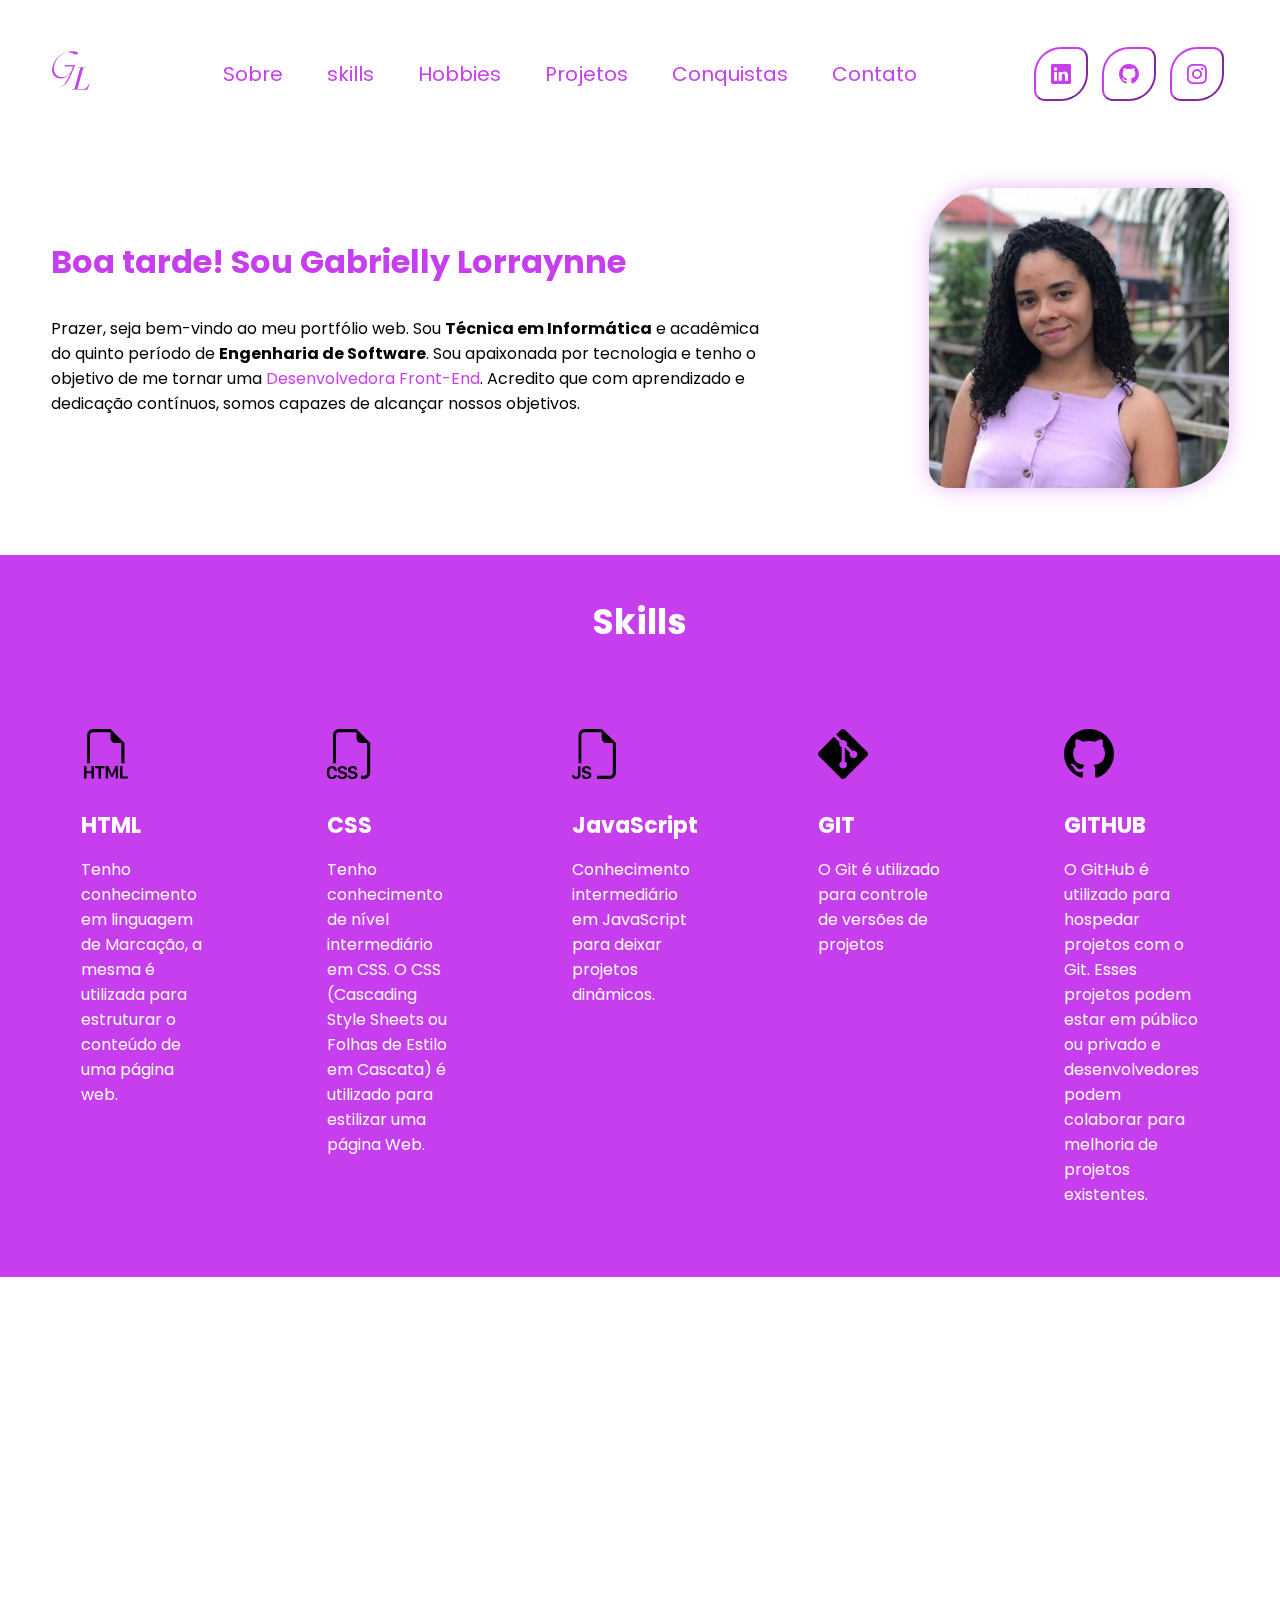
==== commit 77667d7f: "desabilitando formulário para manutencao" ====
--- a/index.html
+++ b/index.html
@@ -200,19 +200,19 @@
 
                         <form class="contato__formulario" data-formulario>
                             <div>
-                                <input type="text"  name="nome" placeholder="Nome" minlength="3" required>
-                                <span class="mensagem-erro"></span>
-                            </div>
-                            <div>
-                                <input type="email"  name="email" placeholder="E-mail" minlength="4" required  >
-                                <span class="mensagem-erro"></span>
-                            </div>
-                            <div>
-                                <input type="text" name="assunto"  placeholder="Assunto" maxlength="50" required >
-                                <span class="mensagem-erro"></span>
-                            </div>
-                            <div>
-                                <textarea name="mensagem" id="mensagem" placeholder="Mensagem" maxlength="500" required ></textarea>
+                                <input type="text"  name="nome" placeholder="Nome" minlength="3" required disabled>
+                                <span class="mensagem-erro"></span>
+                            </div>
+                            <div>
+                                <input type="email"  name="email" placeholder="E-mail" minlength="4" required  disabled>
+                                <span class="mensagem-erro"></span>
+                            </div>
+                            <div>
+                                <input type="text" name="assunto"  placeholder="Assunto" maxlength="50" required disabled>
+                                <span class="mensagem-erro"></span>
+                            </div>
+                            <div>
+                                <textarea name="mensagem" id="mensagem" placeholder="Mensagem" maxlength="500" required disabled></textarea>
                                 <span class="mensagem-erro"></span>
                             </div>
                             
--- a/assets/style.css
+++ b/assets/style.css
@@ -350,12 +350,12 @@
 }
 
 section.conquistas .flex{
-    gap: 20px;
+    gap: 40px;
     flex-wrap: wrap;
 }
 
 .conquistas .img-conquistas img{
-    max-width: 400px;
+    max-width: 350px;
     padding: 20px 0;
     border-radius: 5px;
 }
--- a/assets/medias-queries.css
+++ b/assets/medias-queries.css
@@ -83,8 +83,11 @@
     }
 
     section.conquistas .flex .img-conquistas{
+        max-width: 350px;
+        width: 100%;
         margin: 0 auto;
     }
+
 
 
     /* Contato */
